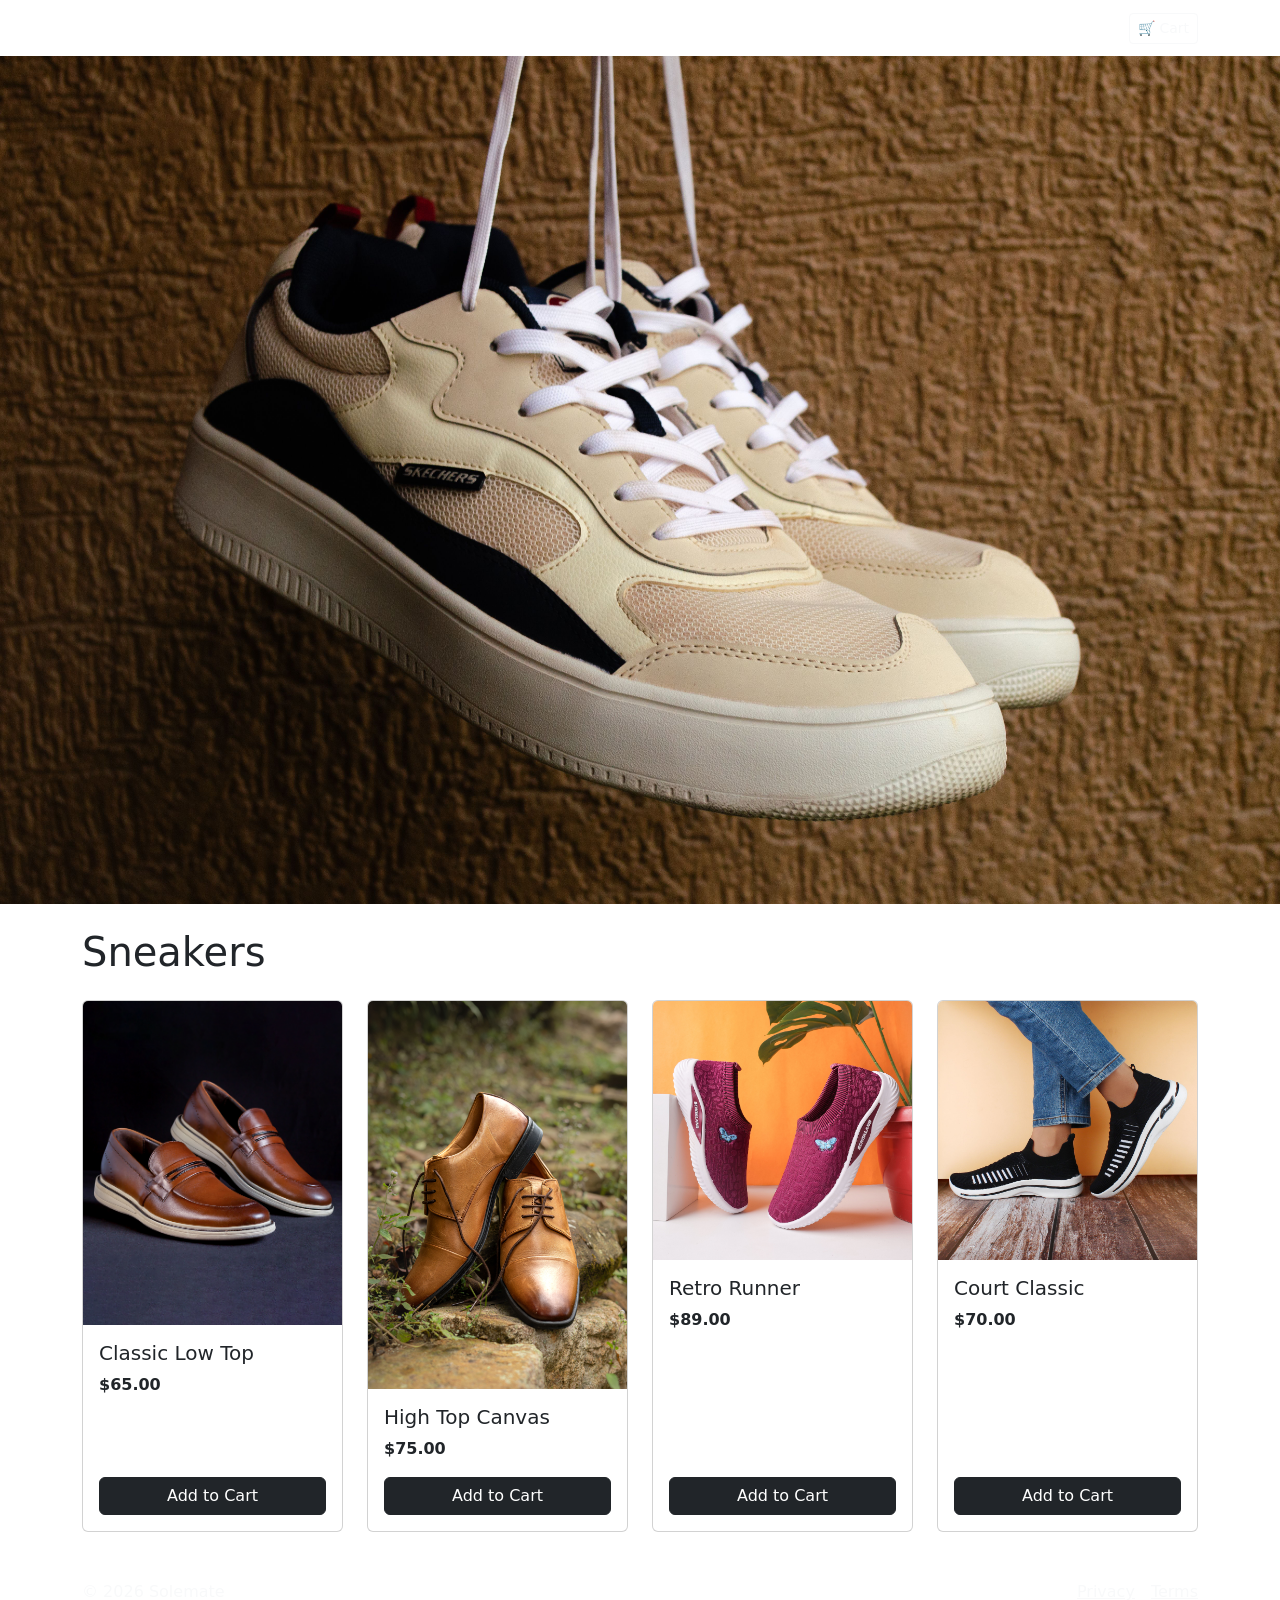
==== Assignment-2/index.html @ 355e98f1 "add assignment 2" ====
<!DOCTYPE html>
<html lang="en">
<head>
  <meta charset="UTF-8">
  <meta name="viewport" content="width=device-width, initial-scale=1.0">
  <title>Solemate – Home</title>
  <link href="https://cdn.jsdelivr.net/npm/bootstrap@5.3.3/dist/css/bootstrap.min.css" rel="stylesheet">
  <link href="style.css" rel="stylesheet">
</head>
<body class="d-flex flex-column min-vh-100">
  <nav class="navbar navbar-expand-md navbar-dark site-nav">
    <div class="container">
      <a class="navbar-brand" href="index.html">Solemate</a>
      <button class="navbar-toggler" type="button" data-bs-toggle="collapse" data-bs-target="#nav" aria-label="Toggle navigation">
        <span class="navbar-toggler-icon"></span>
      </button>
      <div class="collapse navbar-collapse" id="nav">
        <ul class="navbar-nav mx-auto">
          <li class="nav-item"><a class="nav-link" href="#">Women</a></li>
          <li class="nav-item"><a class="nav-link" href="#">Men</a></li>
          <li class="nav-item"><a class="nav-link" href="#">Kids</a></li>
          <li class="nav-item"><a class="nav-link" href="#">Accessories</a></li>
        </ul>
        <a class="btn btn-outline-light btn-sm" href="#">🛒 Cart</a>
      </div>
    </div>
  </nav>

  <img src="images/shoes1.jpg" class="banner" alt="Sneakers banner">

  <main class="container my-4">
    <h1 class="mb-4">Sneakers</h1>
    <div class="row row-cols-1 row-cols-sm-2 row-cols-lg-4 g-4">
      <div class="col">
        <div class="card h-100">
          <a href="product.html"><img src="images/shoes2.jpg" class="card-img-top" alt="Classic Low Top"></a>
          <div class="card-body d-flex flex-column">
            <h5 class="card-title">Classic Low Top</h5>
            <p class="card-text fw-bold">$65.00</p>
            <button class="btn btn-dark mt-auto">Add to Cart</button>
          </div>
        </div>
      </div>
      <div class="col">
        <div class="card h-100">
          <a href="product.html"><img src="images/shoes3.jpg" class="card-img-top" alt="High Top Canvas"></a>
          <div class="card-body d-flex flex-column">
            <h5 class="card-title">High Top Canvas</h5>
            <p class="card-text fw-bold">$75.00</p>
            <button class="btn btn-dark mt-auto">Add to Cart</button>
          </div>
        </div>
      </div>
      <div class="col">
        <div class="card h-100">
          <a href="product.html"><img src="images/shoes4.jpg" class="card-img-top" alt="Retro Runner"></a>
          <div class="card-body d-flex flex-column">
            <h5 class="card-title">Retro Runner</h5>
            <p class="card-text fw-bold">$89.00</p>
            <button class="btn btn-dark mt-auto">Add to Cart</button>
          </div>
        </div>
      </div>
      <div class="col">
        <div class="card h-100">
          <a href="product.html"><img src="images/shoes5.jpg" class="card-img-top" alt="Court Classic"></a>
          <div class="card-body d-flex flex-column">
            <h5 class="card-title">Court Classic</h5>
            <p class="card-text fw-bold">$70.00</p>
            <button class="btn btn-dark mt-auto">Add to Cart</button>
          </div>
        </div>
      </div>
    </div>
  </main>

  <footer class="site-nav text-light mt-auto py-4">
    <div class="container d-flex flex-column flex-md-row justify-content-between align-items-center gap-2">
      <span>&copy; 2026 Solemate</span>
      <span><a href="#" class="text-light me-3">Privacy</a><a href="#" class="text-light">Terms</a></span>
    </div>
  </footer>
  <script src="https://cdn.jsdelivr.net/npm/bootstrap@5.3.3/dist/js/bootstrap.bundle.min.js"></script>
</body>
</html>
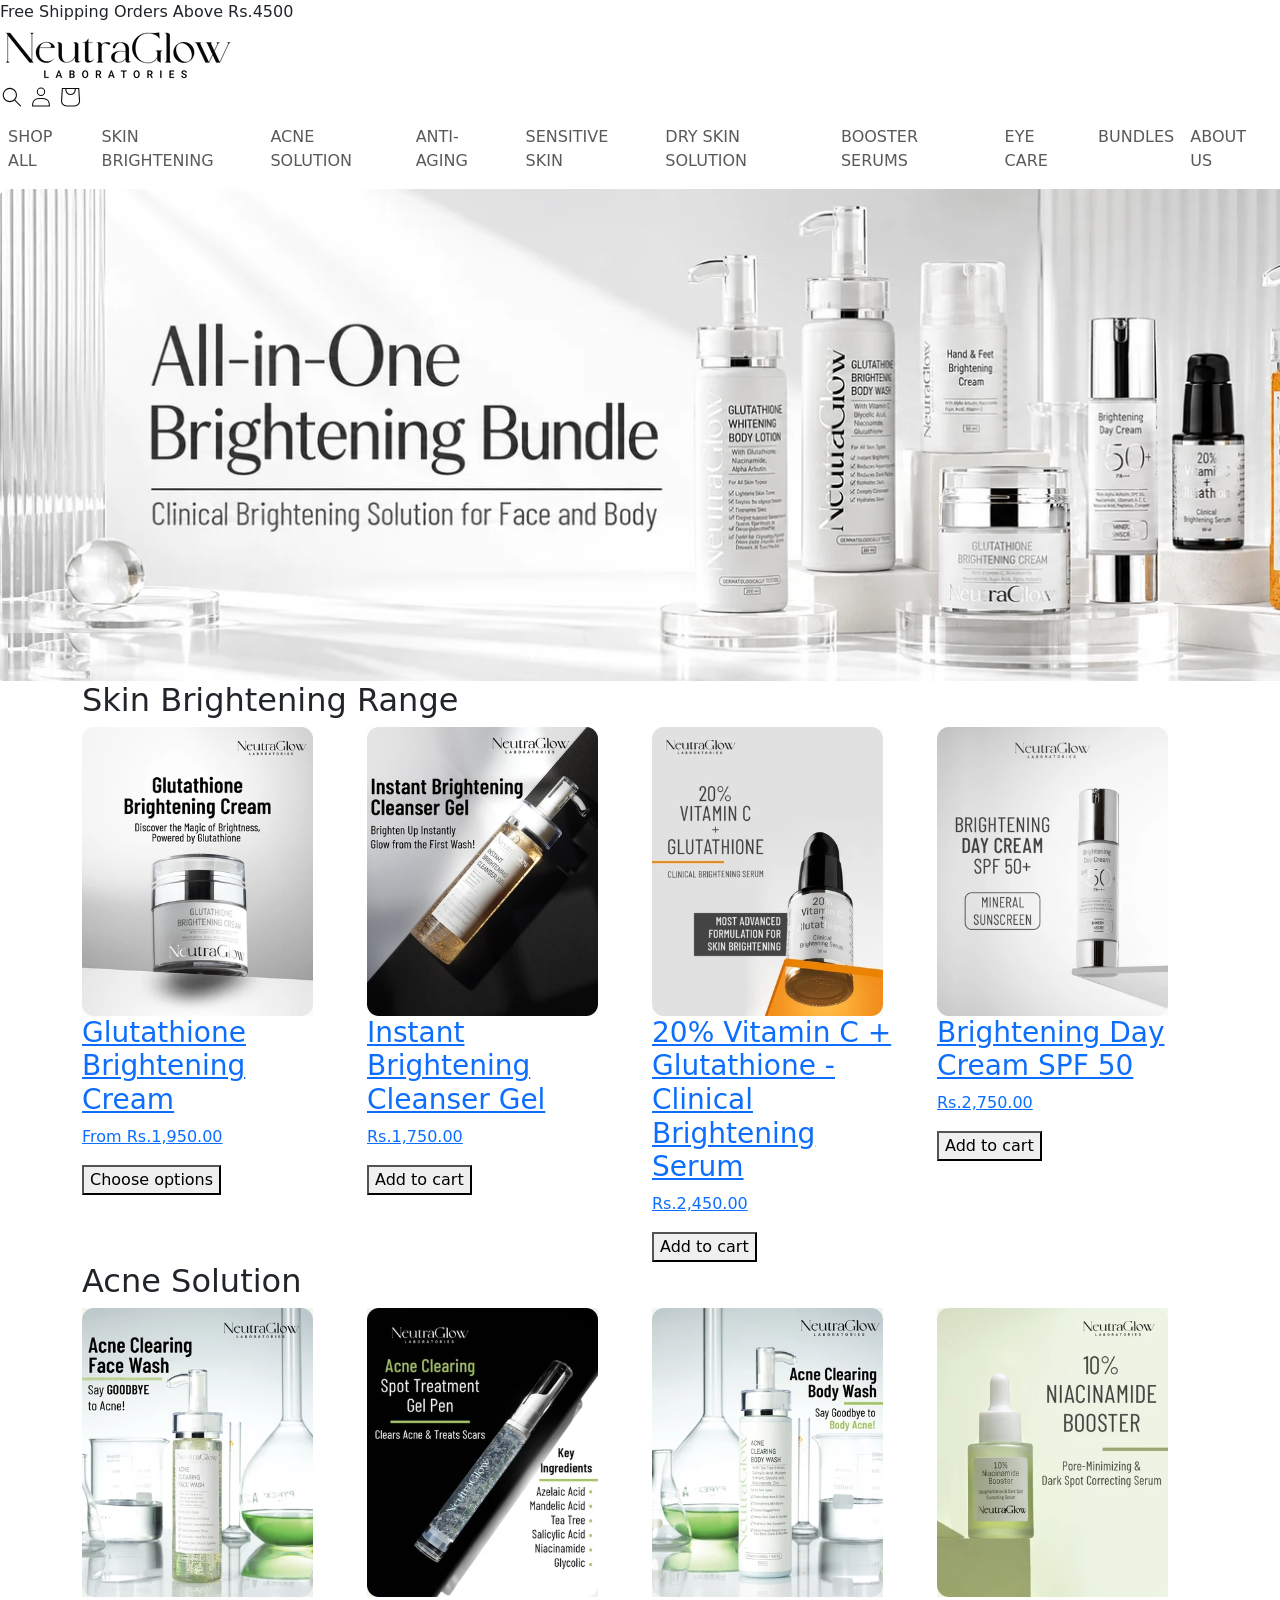
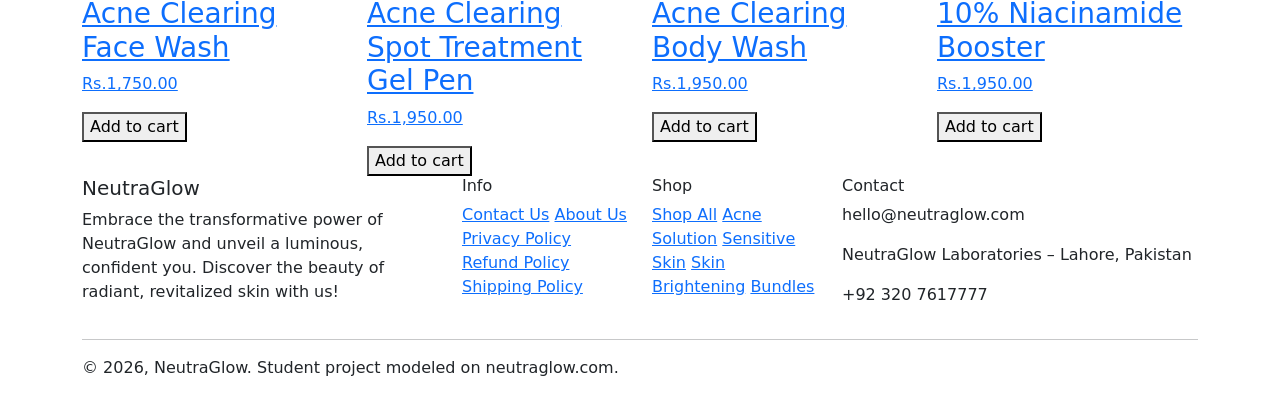
==== commit 67288f96: "update" ====
--- a/Assignment-2/index.html
+++ b/Assignment-2/index.html
@@ -2,84 +2,179 @@
 <html lang="en">
 <head>
   <meta charset="UTF-8">
-  <meta name="viewport" content="width=device-width, initial-scale=1.0">
-  <title>Solemate – Home</title>
+  <meta name="viewport" content="width=device-width, initial-scale=1">
+  <title>NeutraGlow</title>
   <link href="https://cdn.jsdelivr.net/npm/bootstrap@5.3.3/dist/css/bootstrap.min.css" rel="stylesheet">
+  <link href="https://fonts.googleapis.com/css2?family=Noto+Serif&family=Poppins:wght@400;500&display=swap" rel="stylesheet">
   <link href="style.css" rel="stylesheet">
 </head>
-<body class="d-flex flex-column min-vh-100">
-  <nav class="navbar navbar-expand-md navbar-dark site-nav">
-    <div class="container">
-      <a class="navbar-brand" href="index.html">Solemate</a>
-      <button class="navbar-toggler" type="button" data-bs-toggle="collapse" data-bs-target="#nav" aria-label="Toggle navigation">
-        <span class="navbar-toggler-icon"></span>
-      </button>
-      <div class="collapse navbar-collapse" id="nav">
-        <ul class="navbar-nav mx-auto">
-          <li class="nav-item"><a class="nav-link" href="#">Women</a></li>
-          <li class="nav-item"><a class="nav-link" href="#">Men</a></li>
-          <li class="nav-item"><a class="nav-link" href="#">Kids</a></li>
-          <li class="nav-item"><a class="nav-link" href="#">Accessories</a></li>
-        </ul>
-        <a class="btn btn-outline-light btn-sm" href="#">🛒 Cart</a>
+<body>
+
+  <div class="topbar">Free Shipping Orders Above Rs.4500</div>
+
+  <header>
+    <div class="header-top">
+      <div></div>
+      <a href="index.html" class="logo"><img src="images/logo.png" alt="NeutraGlow Laboratories"></a>
+      <div class="icons">
+        <a href="#"><img src="images/search.png" alt="Search"></a>
+        <a href="#" class="user-icon"><img src="images/user.png" alt="Log in"></a>
+        <a href="#"><img src="images/cart.png" alt="Cart"></a>
       </div>
     </div>
-  </nav>
 
-  <img src="images/shoes1.jpg" class="banner" alt="Sneakers banner">
+    <nav class="navbar navbar-expand">
+      <ul class="navbar-nav">
+        <li class="nav-item"><a class="nav-link" href="#">SHOP ALL</a></li>
+        <li class="nav-item"><a class="nav-link" href="#">SKIN BRIGHTENING</a></li>
+        <li class="nav-item"><a class="nav-link" href="#">ACNE SOLUTION</a></li>
+        <li class="nav-item"><a class="nav-link" href="#">ANTI-AGING</a></li>
+        <li class="nav-item"><a class="nav-link" href="#">SENSITIVE SKIN</a></li>
+        <li class="nav-item"><a class="nav-link" href="#">DRY SKIN SOLUTION</a></li>
+        <li class="nav-item"><a class="nav-link" href="#">BOOSTER SERUMS</a></li>
+        <li class="nav-item"><a class="nav-link" href="#">EYE CARE</a></li>
+        <li class="nav-item"><a class="nav-link" href="#">BUNDLES</a></li>
+        <li class="nav-item"><a class="nav-link" href="#">ABOUT US</a></li>
+      </ul>
+    </nav>
+  </header>
 
-  <main class="container my-4">
-    <h1 class="mb-4">Sneakers</h1>
-    <div class="row row-cols-1 row-cols-sm-2 row-cols-lg-4 g-4">
-      <div class="col">
-        <div class="card h-100">
-          <a href="product.html"><img src="images/shoes2.jpg" class="card-img-top" alt="Classic Low Top"></a>
-          <div class="card-body d-flex flex-column">
-            <h5 class="card-title">Classic Low Top</h5>
-            <p class="card-text fw-bold">$65.00</p>
-            <button class="btn btn-dark mt-auto">Add to Cart</button>
+  <main>
+    <!-- Banner -->
+    <a href="product.html"><img class="hero" src="images/hero-banner.png" alt="All-in-One Brightening Bundle"></a>
+
+  <section class="products">
+    <div class="container">
+      <h2>Skin Brightening Range</h2>
+      <div class="row g-4">
+        <div class="col-12 col-sm-6 col-lg-3">
+          <div class="product">
+            <a href="product.html">
+              <img src="images/glutathione-brightening-cream.png" alt="Glutathione Brightening Cream">
+              <h3>Glutathione Brightening Cream</h3>
+              <p class="price">From Rs.1,950.00</p>
+            </a>
+            <button>Choose options</button>
           </div>
         </div>
-      </div>
-      <div class="col">
-        <div class="card h-100">
-          <a href="product.html"><img src="images/shoes3.jpg" class="card-img-top" alt="High Top Canvas"></a>
-          <div class="card-body d-flex flex-column">
-            <h5 class="card-title">High Top Canvas</h5>
-            <p class="card-text fw-bold">$75.00</p>
-            <button class="btn btn-dark mt-auto">Add to Cart</button>
+        <div class="col-12 col-sm-6 col-lg-3">
+          <div class="product">
+            <a href="product.html">
+              <img src="images/instant-brightening-cleanser-gel.png" alt="Instant Brightening Cleanser Gel">
+              <h3>Instant Brightening Cleanser Gel</h3>
+              <p class="price">Rs.1,750.00</p>
+            </a>
+            <button>Add to cart</button>
           </div>
         </div>
-      </div>
-      <div class="col">
-        <div class="card h-100">
-          <a href="product.html"><img src="images/shoes4.jpg" class="card-img-top" alt="Retro Runner"></a>
-          <div class="card-body d-flex flex-column">
-            <h5 class="card-title">Retro Runner</h5>
-            <p class="card-text fw-bold">$89.00</p>
-            <button class="btn btn-dark mt-auto">Add to Cart</button>
+        <div class="col-12 col-sm-6 col-lg-3">
+          <div class="product">
+            <a href="product.html">
+              <img src="images/vitamin-c-glutathione-serum.png" alt="20% Vitamin C + Glutathione - Clinical Brightening Serum">
+              <h3>20% Vitamin C + Glutathione - Clinical Brightening Serum</h3>
+              <p class="price">Rs.2,450.00</p>
+            </a>
+            <button>Add to cart</button>
           </div>
         </div>
-      </div>
-      <div class="col">
-        <div class="card h-100">
-          <a href="product.html"><img src="images/shoes5.jpg" class="card-img-top" alt="Court Classic"></a>
-          <div class="card-body d-flex flex-column">
-            <h5 class="card-title">Court Classic</h5>
-            <p class="card-text fw-bold">$70.00</p>
-            <button class="btn btn-dark mt-auto">Add to Cart</button>
+        <div class="col-12 col-sm-6 col-lg-3">
+          <div class="product">
+            <a href="product.html">
+              <img src="images/brightening-day-cream-spf50.png" alt="Brightening Day Cream SPF 50">
+              <h3>Brightening Day Cream SPF 50</h3>
+              <p class="price">Rs.2,750.00</p>
+            </a>
+            <button>Add to cart</button>
           </div>
         </div>
       </div>
     </div>
+  </section>
+
+  <section class="products acne">
+    <div class="container">
+      <h2>Acne Solution</h2>
+      <div class="row g-4">
+        <div class="col-12 col-sm-6 col-lg-3">
+          <div class="product">
+            <a href="product.html">
+              <img src="images/acne-clearing-face-wash.png" alt="Acne Clearing Face Wash">
+              <h3>Acne Clearing Face Wash</h3>
+              <p class="price">Rs.1,750.00</p>
+            </a>
+            <button>Add to cart</button>
+          </div>
+        </div>
+        <div class="col-12 col-sm-6 col-lg-3">
+          <div class="product">
+            <a href="product.html">
+              <img src="images/acne-clearing-spot-treatment-gel-pen.png" alt="Acne Clearing Spot Treatment Gel Pen">
+              <h3>Acne Clearing Spot Treatment Gel Pen</h3>
+              <p class="price">Rs.1,950.00</p>
+            </a>
+            <button>Add to cart</button>
+          </div>
+        </div>
+        <div class="col-12 col-sm-6 col-lg-3">
+          <div class="product">
+            <a href="product.html">
+              <img src="images/acne-clearing-body-wash.png" alt="Acne Clearing Body Wash">
+              <h3>Acne Clearing Body Wash</h3>
+              <p class="price">Rs.1,950.00</p>
+            </a>
+            <button>Add to cart</button>
+          </div>
+        </div>
+        <div class="col-12 col-sm-6 col-lg-3">
+          <div class="product">
+            <a href="product.html">
+              <img src="images/niacinamide-booster.png" alt="10% Niacinamide Booster">
+              <h3>10% Niacinamide Booster</h3>
+              <p class="price">Rs.1,950.00</p>
+            </a>
+            <button>Add to cart</button>
+          </div>
+        </div>
+      </div>
+    </div>
+  </section>
   </main>
 
-  <footer class="site-nav text-light mt-auto py-4">
-    <div class="container d-flex flex-column flex-md-row justify-content-between align-items-center gap-2">
-      <span>&copy; 2026 Solemate</span>
-      <span><a href="#" class="text-light me-3">Privacy</a><a href="#" class="text-light">Terms</a></span>
+  <!-- Footer -->
+  <footer>
+    <div class="container">
+      <div class="row g-4">
+        <div class="col-12 col-md-4">
+          <h5>NeutraGlow</h5>
+          <p>Embrace the transformative power of NeutraGlow and unveil a luminous, confident you. Discover the beauty of radiant, revitalized skin with us!</p>
+        </div>
+        <div class="col-6 col-md-2">
+          <h6>Info</h6>
+          <a href="#">Contact Us</a>
+          <a href="#">About Us</a>
+          <a href="#">Privacy Policy</a>
+          <a href="#">Refund Policy</a>
+          <a href="#">Shipping Policy</a>
+        </div>
+        <div class="col-6 col-md-2">
+          <h6>Shop</h6>
+          <a href="#">Shop All</a>
+          <a href="#">Acne Solution</a>
+          <a href="#">Sensitive Skin</a>
+          <a href="#">Skin Brightening</a>
+          <a href="#">Bundles</a>
+        </div>
+        <div class="col-12 col-md-4">
+          <h6>Contact</h6>
+          <p>hello@neutraglow.com</p>
+          <p>NeutraGlow Laboratories &ndash; Lahore, Pakistan</p>
+          <p>+92 320 7617777</p>
+        </div>
+      </div>
+      <hr>
+      <p class="copyright">&copy; 2026, NeutraGlow. Student project modeled on neutraglow.com.</p>
     </div>
   </footer>
-  <script src="https://cdn.jsdelivr.net/npm/bootstrap@5.3.3/dist/js/bootstrap.bundle.min.js"></script>
+
 </body>
 </html>
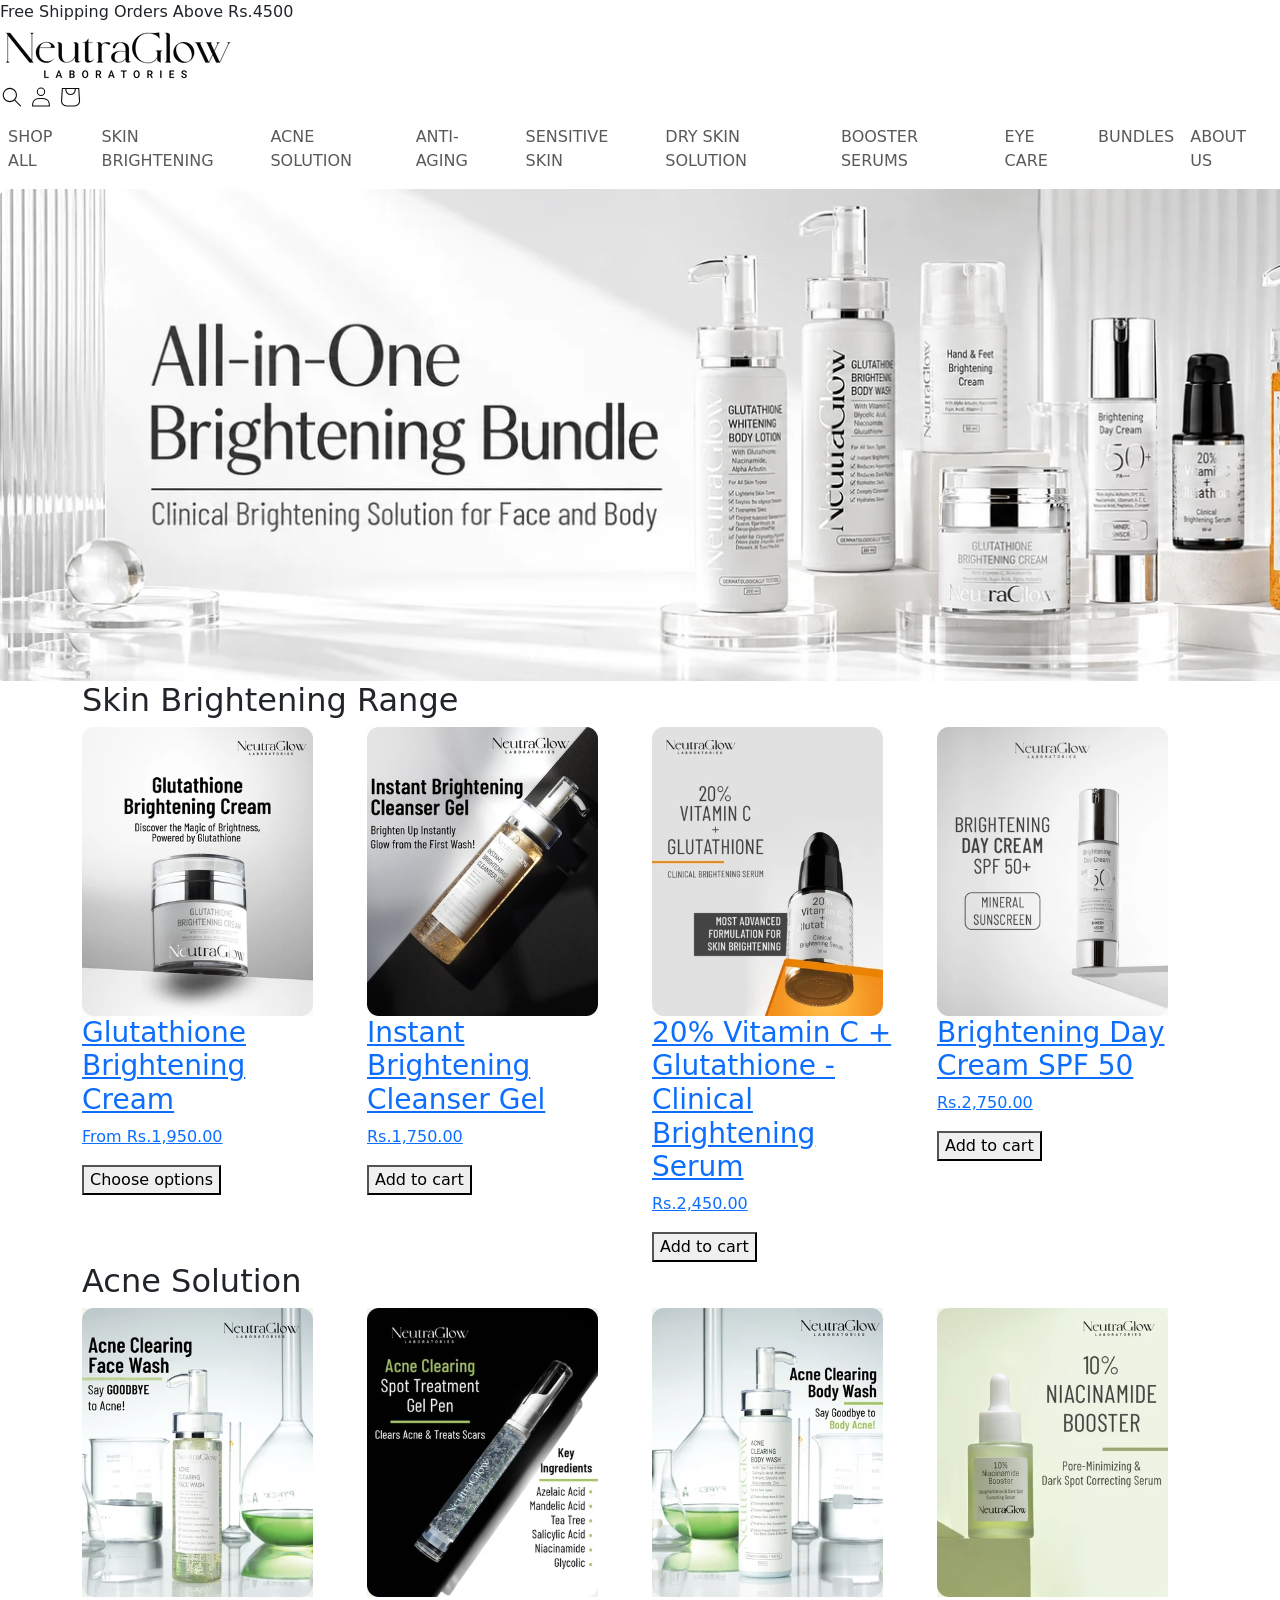
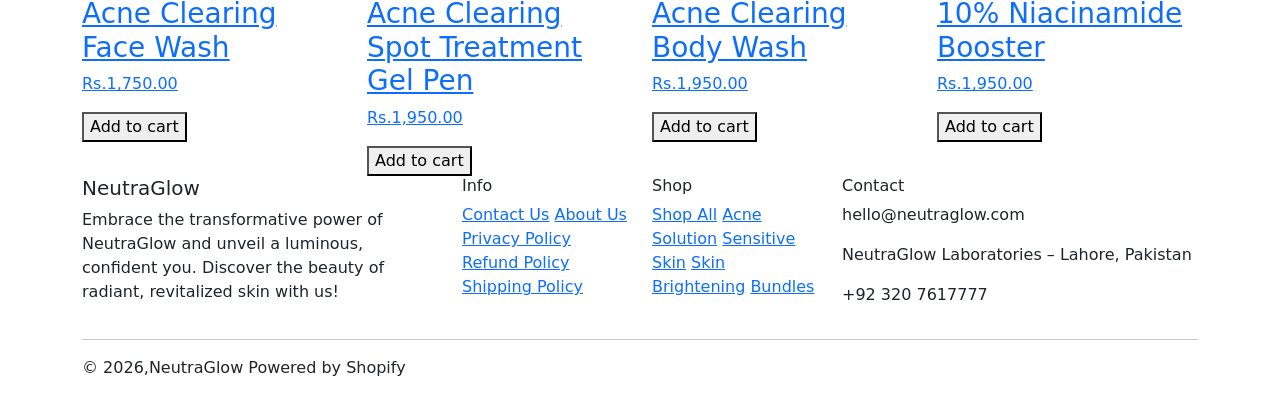
==== commit b5f33da9: "update" ====
--- a/Assignment-2/index.html
+++ b/Assignment-2/index.html
@@ -15,11 +15,11 @@
   <header>
     <div class="header-top">
       <div></div>
-      <a href="index.html" class="logo"><img src="images/logo.png" alt="NeutraGlow Laboratories"></a>
+      <img class="logo" src="images/logo.png" alt="NeutraGlow Laboratories">
       <div class="icons">
-        <a href="#"><img src="images/search.png" alt="Search"></a>
-        <a href="#" class="user-icon"><img src="images/user.png" alt="Log in"></a>
-        <a href="#"><img src="images/cart.png" alt="Cart"></a>
+        <img src="images/search.png" alt="Search">
+        <img src="images/user.png" alt="Log in" class="user-icon">
+        <img src="images/cart.png" alt="Cart">
       </div>
     </div>
 
@@ -41,7 +41,7 @@
 
   <main>
     <!-- Banner -->
-    <a href="product.html"><img class="hero" src="images/hero-banner.png" alt="All-in-One Brightening Bundle"></a>
+    <img class="hero" src="images/hero-banner.png" alt="All-in-One Brightening Bundle"></a>
 
   <section class="products">
     <div class="container">
@@ -172,7 +172,7 @@
         </div>
       </div>
       <hr>
-      <p class="copyright">&copy; 2026, NeutraGlow. Student project modeled on neutraglow.com.</p>
+      <p class="copyright">&copy; 2026,NeutraGlow Powered by Shopify</p>
     </div>
   </footer>
 
